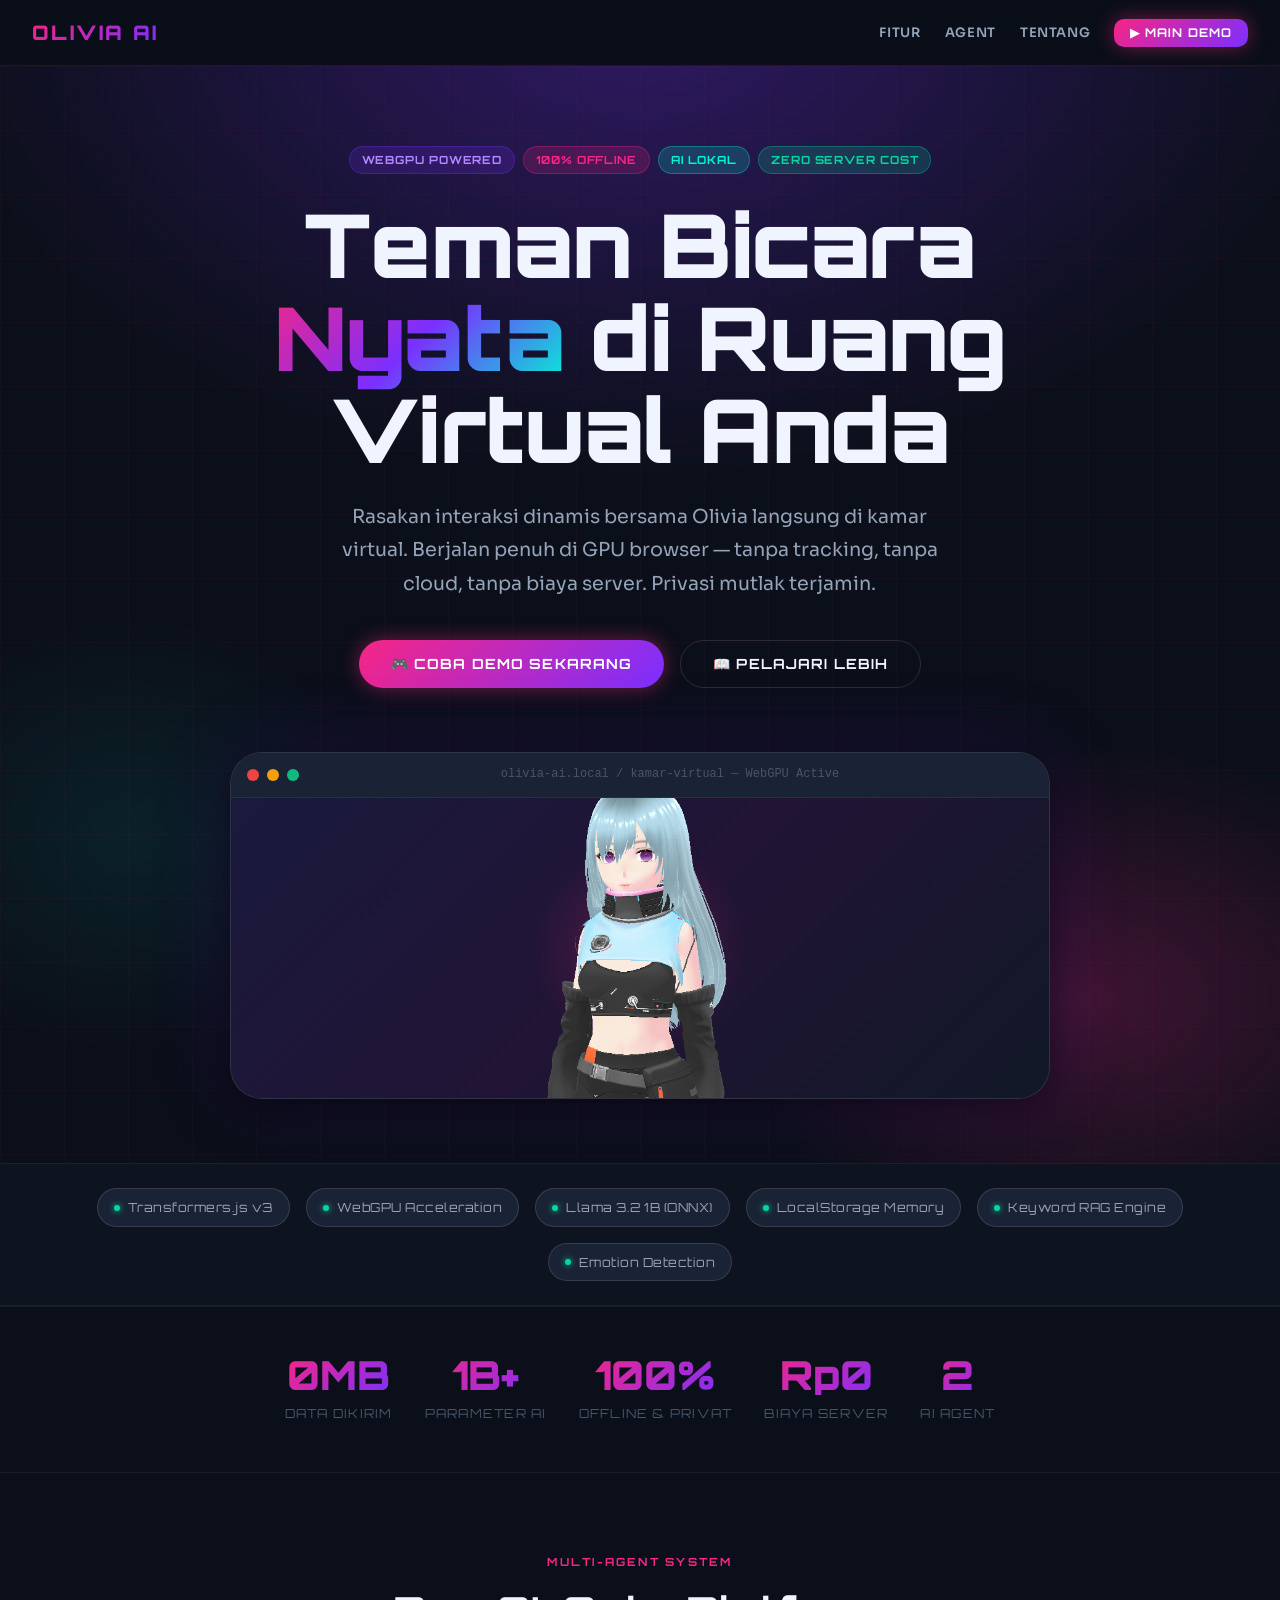
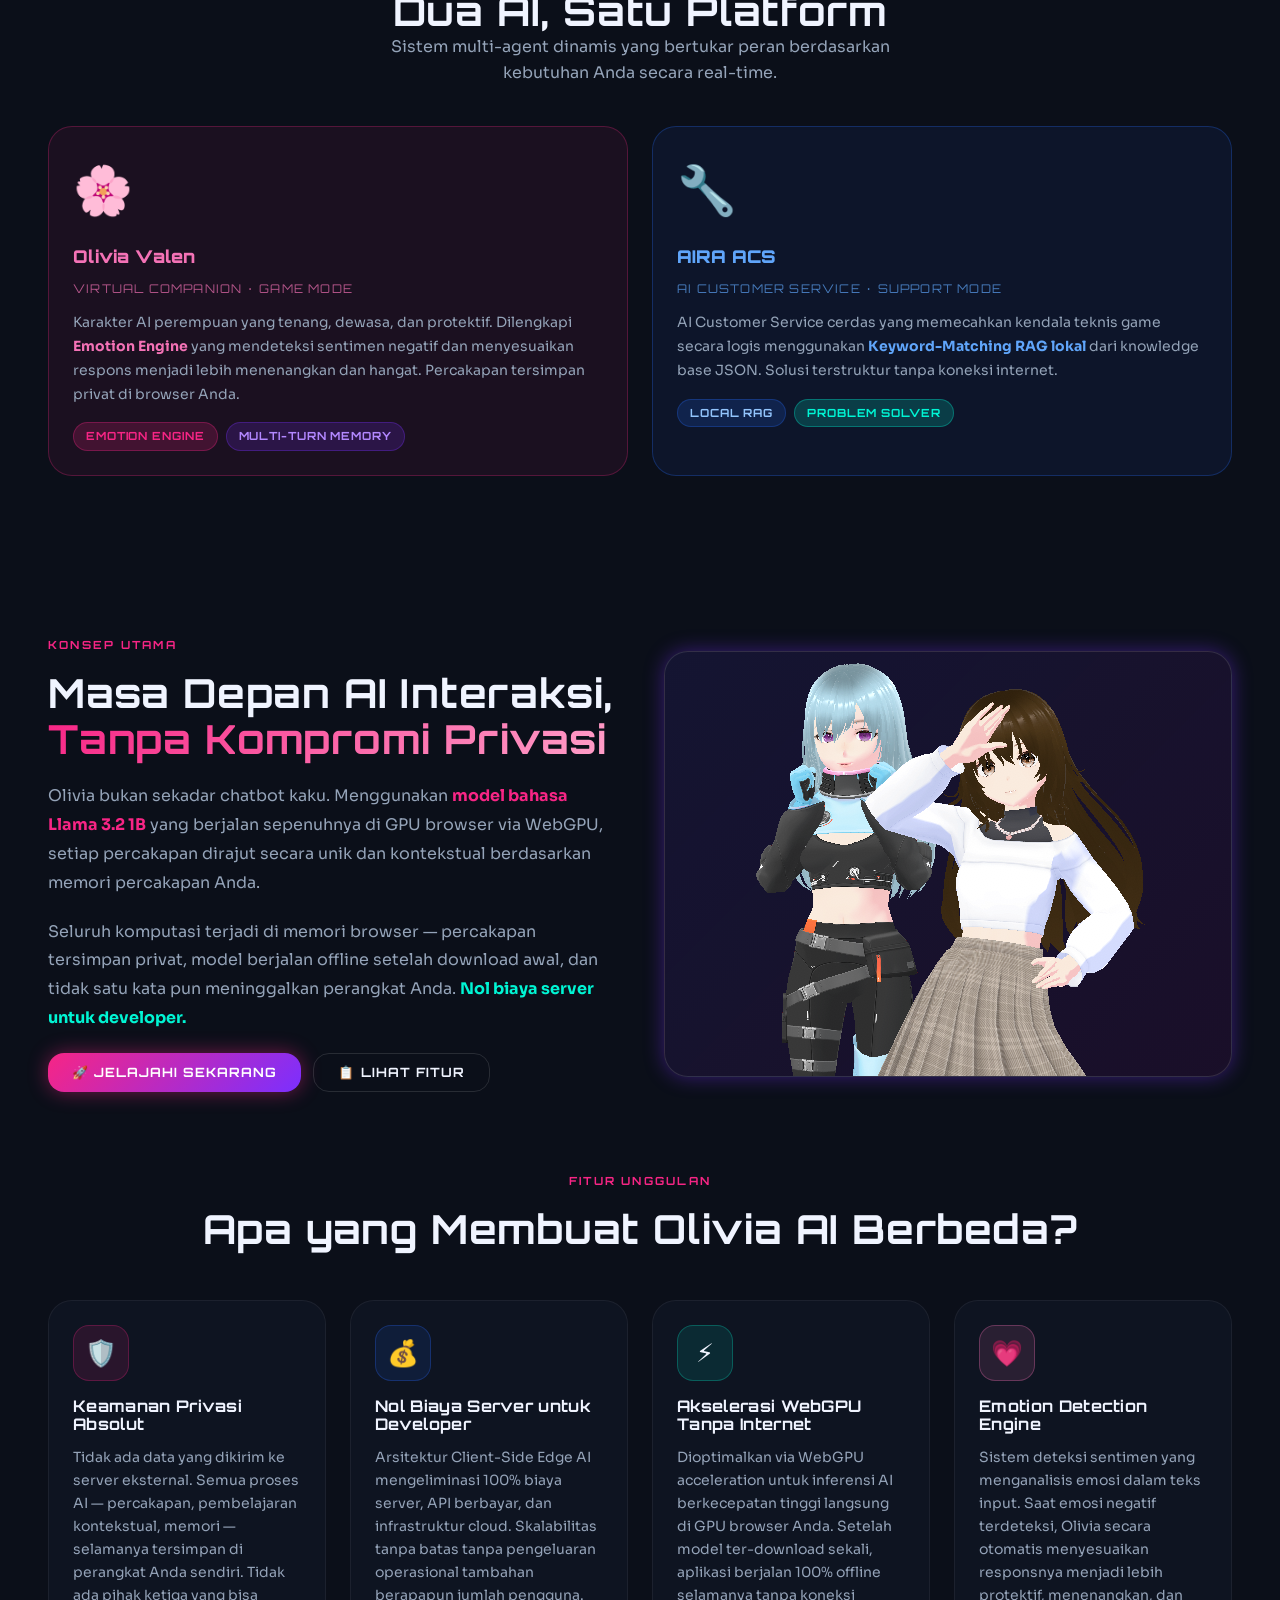
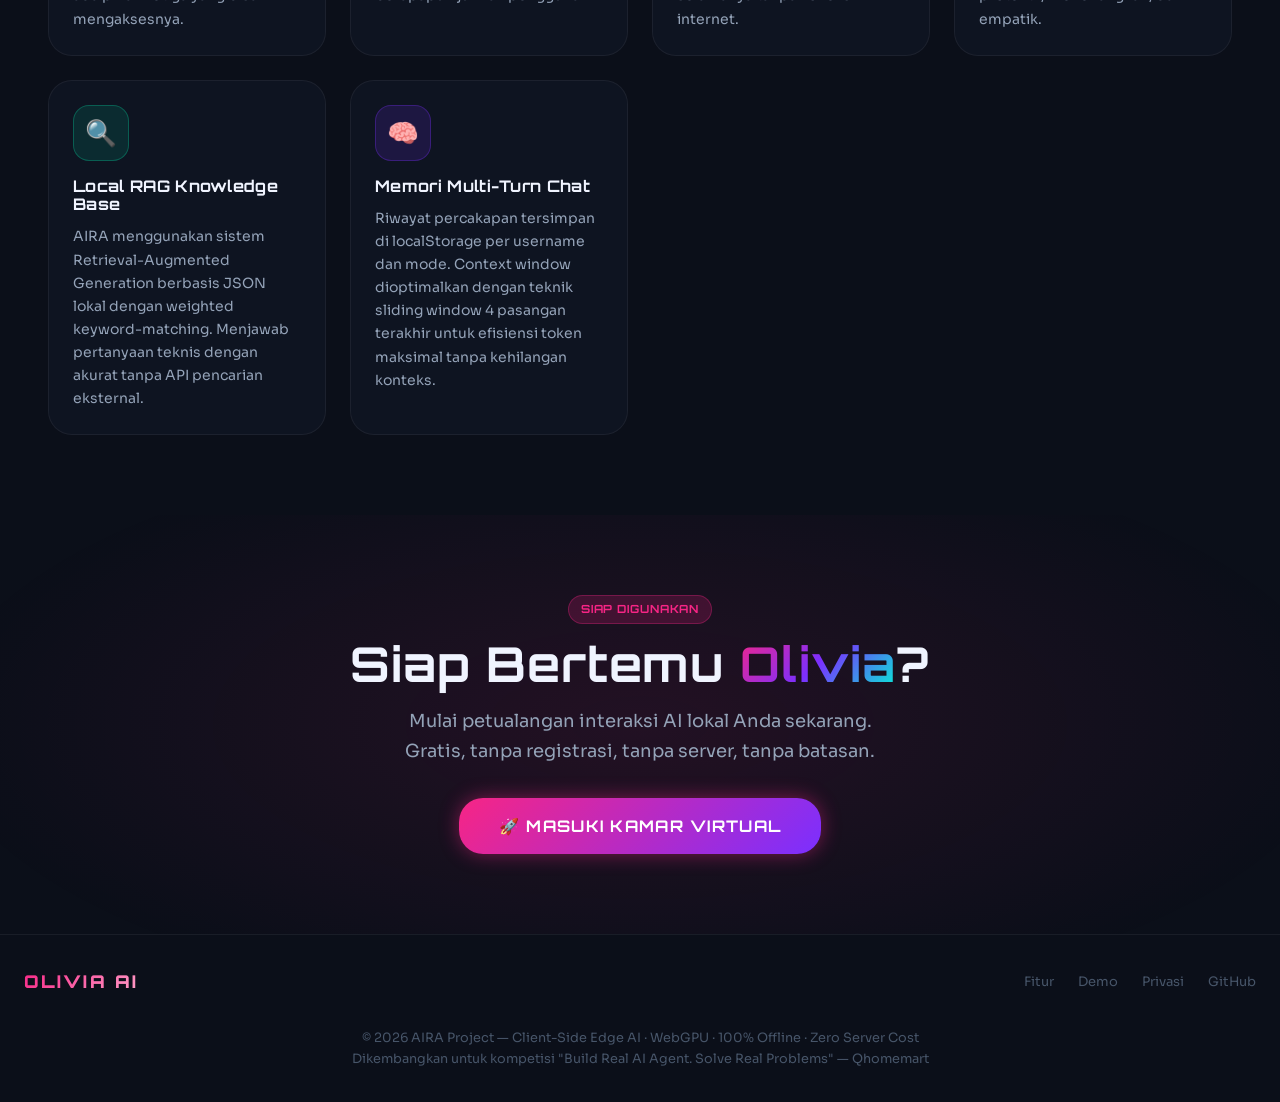
==== Olivia-AI-WEB/index.html @ 94e30c04 "All of Olivia AI Web For models, you can download it from [here](https://drive.google.com/file/d/1uQ" ====
<!DOCTYPE html>
<html lang="id">
<head>
  <meta charset="UTF-8">
  <meta name="viewport" content="width=device-width, initial-scale=1.0">
  <title>OLIVIA AI — Virtual Companion Experience</title>
  <meta name="description" content="Olivia AI: Teman virtual 100% offline berbasis Edge AI lokal. Privat, cepat, tanpa sensor, tanpa cloud.">
  <link rel="stylesheet" href="./css/style.css">
  <style>
    /* ─── HERO ─── */
    .hero {
      position: relative;
      min-height: 100vh;
      display: flex;
      flex-direction: column;
      justify-content: center;
      align-items: center;
      text-align: center;
      padding: var(--sp-20) var(--sp-6) var(--sp-16);
      overflow: hidden;
    }
    .hero::before {
      content: '';
      position: absolute; inset: 0;
      background:
        radial-gradient(ellipse 90% 70% at 50% -5%, rgba(123,47,255,0.32) 0%, transparent 62%),
        radial-gradient(ellipse 55% 45% at 85% 85%, rgba(247,37,133,0.22) 0%, transparent 52%),
        radial-gradient(ellipse 40% 40% at 10% 70%, rgba(0,245,212,0.08) 0%, transparent 50%);
      pointer-events: none;
    }
    .hero::after {
      content: '';
      position: absolute; inset: 0;
      background-image:
        linear-gradient(rgba(247,37,133,0.035) 1px, transparent 1px),
        linear-gradient(90deg, rgba(247,37,133,0.035) 1px, transparent 1px);
      background-size: 64px 64px;
      pointer-events: none;
    }
    .hero-content {
      position: relative;
      z-index: 2;
      max-width: 900px;
      margin: 0 auto;
    }
    .hero-eyebrow {
      display: inline-flex;
      align-items: center;
      gap: var(--sp-2);
      margin-bottom: var(--sp-6);
      flex-wrap: wrap;
      justify-content: center;
      animation: fadeIn 0.6s both;
    }
    .hero-title {
      font-family: var(--font-display);
      font-size: clamp(2.5rem, 8vw, 5.5rem);
      font-weight: 900;
      line-height: 1.05;
      letter-spacing: -0.01em;
      margin-bottom: var(--sp-6);
      animation: slideUp 0.7s 0.1s both;
    }
    .hero-sub {
      font-size: clamp(1rem, 2vw, 1.2rem);
      color: var(--clr-text-secondary);
      max-width: 600px;
      margin: 0 auto var(--sp-10);
      line-height: 1.75;
      animation: slideUp 0.7s 0.2s both;
    }
    .hero-cta {
      display: flex;
      gap: var(--sp-4);
      justify-content: center;
      flex-wrap: wrap;
      animation: slideUp 0.7s 0.3s both;
    }

    /* ─── BROWSER PREVIEW WINDOW ─── */
    .hero-preview {
      position: relative;
      z-index: 2;
      width: 100%;
      max-width: 820px;
      margin: var(--sp-16) auto 0;
      animation: fadeIn 1s 0.5s both;
    }
    .preview-window {
      background: var(--clr-bg-surface);
      border: 1px solid var(--clr-border-medium);
      border-radius: var(--r-2xl);
      overflow: hidden;
      box-shadow: var(--shadow-lg), 0 0 80px rgba(123,47,255,0.18);
    }
    .preview-titlebar {
      display: flex;
      align-items: center;
      gap: var(--sp-2);
      padding: var(--sp-3) var(--sp-4);
      background: var(--clr-bg-raised);
      border-bottom: 1px solid var(--clr-border-subtle);
    }
    .preview-dot { width: 12px; height: 12px; border-radius: 50%; }
    .preview-dot.red    { background: #ef4444; }
    .preview-dot.yellow { background: #f59e0b; }
    .preview-dot.green  { background: #10b981; }
    .preview-address {
      flex: 1;
      text-align: center;
      font-size: 0.75rem;
      color: var(--clr-text-muted);
      font-family: monospace;
    }
    .preview-body {
      height: 300px;
      display: flex;
      align-items: center;
      justify-content: center;
      background: linear-gradient(135deg,
        rgba(30,27,75,0.6),
        rgba(49,16,66,0.5),
        rgba(17,24,39,0.8));
      position: relative;
      overflow: hidden;
    }
    .preview-body::before {
      content: '';
      position: absolute;
      width: 220px; height: 220px;
      border-radius: 50%;
      background: radial-gradient(circle, rgba(247,37,133,0.25), transparent 70%);
      top: 50%; left: 50%;
      transform: translate(-50%, -50%);
      animation: neon-pulse 3s ease-in-out infinite;
    }
    .preview-placeholder {
      position: relative; z-index: 1;
      text-align: center;
    }
    .preview-placeholder .icon {
      font-size: 4.5rem;
      display: block;
      margin-bottom: var(--sp-3);
      animation: float 3s ease-in-out infinite;
    }
    .preview-placeholder p {
      color: var(--clr-text-muted);
      font-size: 0.875rem;
      font-family: var(--font-display);
      letter-spacing: 0.1em;
    }

    /* ─── SECTION LABEL ─── */
    .section-label {
      font-family: var(--font-display);
      font-size: 0.7rem;
      font-weight: 700;
      letter-spacing: 0.2em;
      text-transform: uppercase;
      color: var(--clr-neon-pink);
      margin-bottom: var(--sp-4);
      display: block;
    }

    /* ─── STATS ROW ─── */
    .stats-section {
      padding: var(--sp-12) var(--sp-6);
      border-top: 1px solid var(--clr-border-subtle);
      border-bottom: 1px solid var(--clr-border-subtle);
    }
    .stats-row {
      display: flex;
      gap: var(--sp-8);
      justify-content: center;
      flex-wrap: wrap;
    }
    .stat-item { text-align: center; }
    .stat-value {
      font-family: var(--font-display);
      font-size: 2.5rem;
      font-weight: 900;
      background: linear-gradient(135deg, var(--clr-neon-pink), var(--clr-neon-violet));
      -webkit-background-clip: text;
      -webkit-text-fill-color: transparent;
      background-clip: text;
      line-height: 1;
    }
    .stat-label {
      font-size: 0.78rem;
      color: var(--clr-text-muted);
      margin-top: var(--sp-2);
      font-family: var(--font-display);
      letter-spacing: 0.1em;
      text-transform: uppercase;
    }

    /* ─── FEATURES SECTION ─── */
    .features-section {
      padding: var(--sp-20) var(--sp-6);
      position: relative;
    }
    .feature-card {
      padding: var(--sp-6);
      background: rgba(17,24,39,0.6);
      border: 1px solid var(--clr-border-subtle);
      border-radius: var(--r-xl);
      transition: all var(--ease-normal);
      position: relative;
      overflow: hidden;
    }
    .feature-card::before {
      content: '';
      position: absolute; inset: 0;
      background: linear-gradient(135deg, rgba(247,37,133,0.05), transparent);
      opacity: 0;
      transition: opacity var(--ease-normal);
    }
    .feature-card:hover {
      border-color: var(--clr-border-pink);
      box-shadow: var(--shadow-pink), var(--shadow-md);
      transform: translateY(-6px);
    }
    .feature-card:hover::before { opacity: 1; }
    .feature-card h4 {
      font-size: 1rem;
      margin-bottom: var(--sp-3);
      color: var(--clr-text-primary);
    }
    .feature-card p {
      font-size: 0.875rem;
      line-height: 1.65;
      color: var(--clr-text-secondary);
      margin: 0;
    }

    /* ─── ABOUT 2-COL ─── */
    .about-section { padding: var(--sp-20) var(--sp-6); }
    .about-grid {
      display: grid;
      grid-template-columns: 1fr 1fr;
      gap: var(--sp-12);
      align-items: center;
    }
    .about-visual {
      background: linear-gradient(135deg, rgba(30,27,75,0.5), rgba(49,16,66,0.4));
      border: 1px solid var(--clr-border-medium);
      border-radius: var(--r-xl);
      aspect-ratio: 4/3;
      display: flex;
      align-items: center;
      justify-content: center;
      overflow: hidden;
      position: relative;
      box-shadow: var(--shadow-violet);
    }
    .about-visual-icon {
      font-size: 6rem;
      animation: float 4s ease-in-out infinite;
    }

    /* ─── AGENT CARDS ─── */
    .agent-grid {
      display: grid;
      grid-template-columns: 1fr 1fr;
      gap: var(--sp-6);
      margin-top: var(--sp-10);
    }
    .agent-card {
      padding: var(--sp-6);
      border-radius: var(--r-xl);
      border: 1px solid;
      transition: all var(--ease-normal);
    }
    .agent-card.olivia {
      background: rgba(219,39,119,0.08);
      border-color: rgba(219,39,119,0.3);
    }
    .agent-card.olivia:hover {
      background: rgba(219,39,119,0.14);
      box-shadow: 0 0 32px rgba(219,39,119,0.3);
      transform: translateY(-4px);
    }
    .agent-card.aira {
      background: rgba(37,99,235,0.08);
      border-color: rgba(37,99,235,0.3);
    }
    .agent-card.aira:hover {
      background: rgba(37,99,235,0.14);
      box-shadow: 0 0 32px rgba(37,99,235,0.3);
      transform: translateY(-4px);
    }
    .agent-name {
      font-family: var(--font-display);
      font-size: 1.1rem;
      font-weight: 900;
      margin-bottom: var(--sp-2);
    }
    .agent-card.olivia .agent-name { color: #f472b6; }
    .agent-card.aira   .agent-name { color: #60a5fa; }
    .agent-role {
      font-size: 0.75rem;
      font-family: var(--font-display);
      letter-spacing: 0.1em;
      text-transform: uppercase;
      margin-bottom: var(--sp-3);
    }
    .agent-card.olivia .agent-role { color: rgba(244,114,182,0.7); }
    .agent-card.aira   .agent-role { color: rgba(96,165,250,0.7); }

    /* ─── CTA SECTION ─── */
    .cta-section {
      padding: var(--sp-20) var(--sp-6);
      text-align: center;
      position: relative;
      overflow: hidden;
    }
    .cta-section::before {
      content: '';
      position: absolute; inset: 0;
      background: radial-gradient(ellipse 80% 100% at 50% 50%, rgba(247,37,133,0.1) 0%, transparent 70%);
      pointer-events: none;
    }
    .cta-section > * { position: relative; z-index: 1; }

    /* ─── FOOTER ─── */
    .footer {
      padding: var(--sp-8) var(--sp-6);
      border-top: 1px solid var(--clr-border-subtle);
    }
    .footer-inner {
      max-width: 1280px;
      margin: 0 auto;
      display: flex;
      justify-content: space-between;
      align-items: center;
      flex-wrap: wrap;
      gap: var(--sp-4);
    }
    .footer-brand {
      font-family: var(--font-display);
      font-weight: 900;
      font-size: 1.1rem;
      letter-spacing: 0.12em;
    }
    .footer-links { display: flex; gap: var(--sp-6); }
    .footer-link {
      font-size: 0.8125rem;
      color: var(--clr-text-muted);
      transition: color var(--ease-fast);
    }
    .footer-link:hover { color: var(--clr-neon-pink); }
    .footer-copy {
      font-size: 0.8rem;
      color: var(--clr-text-muted);
      text-align: center;
      width: 100%;
      margin-top: var(--sp-4);
    }

    /* ─── TECH SPECS STRIP ─── */
    .tech-strip {
      display: flex;
      gap: var(--sp-4);
      flex-wrap: wrap;
      align-items: center;
      justify-content: center;
      padding: var(--sp-6);
      border-top: 1px solid var(--clr-border-subtle);
      border-bottom: 1px solid var(--clr-border-subtle);
      background: rgba(17,24,39,0.5);
    }
    .tech-pill {
      display: inline-flex;
      align-items: center;
      gap: var(--sp-2);
      padding: var(--sp-2) var(--sp-4);
      background: var(--clr-bg-raised);
      border: 1px solid var(--clr-border-medium);
      border-radius: var(--r-full);
      font-size: 0.78rem;
      color: var(--clr-text-secondary);
      font-family: var(--font-display);
      letter-spacing: 0.04em;
    }
    .tech-pill .dot {
      width: 6px; height: 6px;
      border-radius: 50%;
      background: var(--clr-neon-green);
      box-shadow: 0 0 6px var(--clr-neon-green);
    }

    @media (max-width: 768px) {
      .about-grid  { grid-template-columns: 1fr; }
      .agent-grid  { grid-template-columns: 1fr; }
      .stats-row   { gap: var(--sp-6); }
    }
  </style>
</head>
<body>

  <!-- ── NAVBAR ── -->
  <nav class="navbar">
    <div class="navbar-brand">OLIVIA AI</div>
    <ul class="navbar-links">
      <li><a href="#fitur"   class="navbar-link">Fitur</a></li>
      <li><a href="#agent"   class="navbar-link">Agent</a></li>
      <li><a href="#tentang" class="navbar-link">Tentang</a></li>
      <li>
        <a href="./game.html" class="btn btn-primary btn-sm glow-pink">
          ▶ Main Demo
        </a>
      </li>
    </ul>
  </nav>

  <!-- ── HERO ── -->
  <section class="hero">
    <div class="hero-content">
      <div class="hero-eyebrow">
        <span class="badge badge-violet">WebGPU Powered</span>
        <span class="badge badge-pink">100% Offline</span>
        <span class="badge badge-cyan">AI Lokal</span>
        <span class="badge badge-green">Zero Server Cost</span>
      </div>

      <h1 class="hero-title">
        Teman Bicara<br>
        <span class="gradient-text">Nyata</span> di Ruang<br>
        Virtual Anda
      </h1>

      <p class="hero-sub">
        Rasakan interaksi dinamis bersama Olivia langsung di kamar virtual.
        Berjalan penuh di GPU browser — tanpa tracking, tanpa cloud, tanpa biaya server.
        Privasi mutlak terjamin.
      </p>

      <div class="hero-cta">
        <a href="./game.html" class="btn btn-primary btn-lg glow-pink">
          🎮 Coba Demo Sekarang
        </a>
        <a href="#tentang" class="btn btn-ghost btn-lg">
          📖 Pelajari Lebih
        </a>
      </div>
    </div>

    <!-- Browser Preview Window -->
    <div class="hero-preview">
      <div class="preview-window">
        <div class="preview-titlebar">
          <span class="preview-dot red"></span>
          <span class="preview-dot yellow"></span>
          <span class="preview-dot green"></span>
          <span class="preview-address">olivia-ai.local / kamar-virtual — WebGPU Active</span>
        </div>
        <div class="preview-body">
          <div class="preview-placeholder">
            <span class="icon"><img src="./assets/olivia-normal.png" alt="🌸" /></span>
            <p>Kamar Virtual Olivia — Edge AI Active</p>
          </div>
        </div>
      </div>
    </div>
  </section>

  <!-- ── TECH STRIP ── -->
  <div class="tech-strip">
    <div class="tech-pill"><span class="dot"></span> Transformers.js v3</div>
    <div class="tech-pill"><span class="dot"></span> WebGPU Acceleration</div>
    <div class="tech-pill"><span class="dot"></span> Llama 3.2 1B (ONNX)</div>
    <div class="tech-pill"><span class="dot"></span> LocalStorage Memory</div>
    <div class="tech-pill"><span class="dot"></span> Keyword RAG Engine</div>
    <div class="tech-pill"><span class="dot"></span> Emotion Detection</div>
  </div>

  <!-- ── STATS ── -->
  <section class="stats-section">
    <div class="stats-row">
      <div class="stat-item fade-in">
        <div class="stat-value">0MB</div>
        <div class="stat-label">Data Dikirim</div>
      </div>
      <div class="stat-item fade-in delay-100">
        <div class="stat-value">1B+</div>
        <div class="stat-label">Parameter AI</div>
      </div>
      <div class="stat-item fade-in delay-200">
        <div class="stat-value">100%</div>
        <div class="stat-label">Offline & Privat</div>
      </div>
      <div class="stat-item fade-in delay-300">
        <div class="stat-value">Rp0</div>
        <div class="stat-label">Biaya Server</div>
      </div>
      <div class="stat-item fade-in delay-400">
        <div class="stat-value">2</div>
        <div class="stat-label">AI Agent</div>
      </div>
    </div>
  </section>

  <!-- ── AGENT SECTION ── -->
  <section id="agent" class="features-section">
    <div class="container">
      <div style="text-align: center; margin-bottom: var(--sp-4);">
        <span class="section-label">Multi-Agent System</span>
        <h2>Dua AI, Satu Platform</h2>
        <p style="max-width: 520px; margin: 0 auto;">
          Sistem multi-agent dinamis yang bertukar peran berdasarkan kebutuhan Anda secara real-time.
        </p>
      </div>

      <div class="agent-grid">
        <!-- Olivia -->
        <div class="agent-card olivia fade-in">
          <div style="font-size: 3rem; margin-bottom: var(--sp-3);">🌸</div>
          <div class="agent-name">Olivia Valen</div>
          <div class="agent-role">Virtual Companion · Game Mode</div>
          <p style="font-size: 0.875rem; line-height: 1.7; color: var(--clr-text-secondary); margin: 0;">
            Karakter AI perempuan yang tenang, dewasa, dan protektif. Dilengkapi <strong style="color: #f472b6;">Emotion Engine</strong>
            yang mendeteksi sentimen negatif dan menyesuaikan respons menjadi lebih menenangkan dan hangat.
            Percakapan tersimpan privat di browser Anda.
          </p>
          <div style="margin-top: var(--sp-4); display: flex; gap: var(--sp-2); flex-wrap: wrap;">
            <span class="badge badge-pink">Emotion Engine</span>
            <span class="badge badge-violet">Multi-turn Memory</span>
          </div>
        </div>

        <!-- AIRA -->
        <div class="agent-card aira fade-in delay-100">
          <div style="font-size: 3rem; margin-bottom: var(--sp-3);">🔧</div>
          <div class="agent-name">AIRA ACS</div>
          <div class="agent-role">AI Customer Service · Support Mode</div>
          <p style="font-size: 0.875rem; line-height: 1.7; color: var(--clr-text-secondary); margin: 0;">
            AI Customer Service cerdas yang memecahkan kendala teknis game secara logis menggunakan
            <strong style="color: #60a5fa;">Keyword-Matching RAG lokal</strong> dari knowledge base JSON.
            Solusi terstruktur tanpa koneksi internet.
          </p>
          <div style="margin-top: var(--sp-4); display: flex; gap: var(--sp-2); flex-wrap: wrap;">
            <span class="badge badge-blue">Local RAG</span>
            <span class="badge badge-cyan">Problem Solver</span>
          </div>
        </div>
      </div>
    </div>
  </section>

  <!-- ── ABOUT ── -->
  <section id="tentang" class="about-section">
    <div class="container">
      <div class="about-grid">
        <div class="fade-in-left">
          <span class="section-label">Konsep Utama</span>
          <h2 style="margin-bottom: var(--sp-5);">
            Masa Depan AI Interaksi,<br>
            <span class="gradient-text-pink">Tanpa Kompromi Privasi</span>
          </h2>
          <p style="font-size: 1rem; line-height: 1.8; margin-bottom: var(--sp-5);">
            Olivia bukan sekadar chatbot kaku. Menggunakan
            <strong style="color: var(--clr-neon-pink);">model bahasa Llama 3.2 1B</strong>
            yang berjalan sepenuhnya di GPU browser via WebGPU, setiap percakapan dirajut secara
            unik dan kontekstual berdasarkan memori percakapan Anda.
          </p>
          <p style="line-height: 1.8; margin-bottom: var(--sp-5);">
            Seluruh komputasi terjadi di memori browser — percakapan tersimpan privat, model berjalan
            offline setelah download awal, dan tidak satu kata pun meninggalkan perangkat Anda.
            <strong style="color: var(--clr-neon-cyan);">Nol biaya server untuk developer.</strong>
          </p>
          <div style="display: flex; gap: var(--sp-3); flex-wrap: wrap;">
            <a href="./game.html" class="btn btn-primary glow-pink">🚀 Jelajahi Sekarang</a>
            <a href="#fitur"      class="btn btn-ghost">📋 Lihat Fitur</a>
          </div>
        </div>

        <div class="about-visual fade-in-right">
          <div class="about-visual-icon"><img src="./assets/colab.png" alt="✨" /></div>
        </div>
      </div>
    </div>
  </section>

  <!-- ── FEATURES GRID ── -->
  <section id="fitur" class="features-section" style="padding-top: 0;">
    <div class="container">
      <div style="text-align: center; margin-bottom: var(--sp-12);">
        <span class="section-label">Fitur Unggulan</span>
        <h2>Apa yang Membuat Olivia AI Berbeda?</h2>
      </div>

      <div class="grid-3">
        <!-- Card 1: Privacy -->
        <div class="feature-card fade-in">
          <div class="feature-icon-wrap">🛡️</div>
          <h4>Keamanan Privasi Absolut</h4>
          <p>
            Tidak ada data yang dikirim ke server eksternal. Semua proses AI — percakapan,
            pembelajaran kontekstual, memori — selamanya tersimpan di perangkat Anda sendiri.
            Tidak ada pihak ketiga yang bisa mengaksesnya.
          </p>
        </div>

        <!-- Card 2: Zero Server Cost -->
        <div class="feature-card fade-in delay-100">
          <div class="feature-icon-wrap" style="background: rgba(37,99,235,0.12); border-color: rgba(37,99,235,0.3);">💰</div>
          <h4>Nol Biaya Server untuk Developer</h4>
          <p>
            Arsitektur Client-Side Edge AI mengeliminasi 100% biaya server, API berbayar, dan
            infrastruktur cloud. Skalabilitas tanpa batas tanpa pengeluaran operasional tambahan
            berapapun jumlah pengguna.
          </p>
        </div>

        <!-- Card 3: WebGPU -->
        <div class="feature-card fade-in delay-200">
          <div class="feature-icon-wrap" style="background: rgba(0,245,212,0.1); border-color: rgba(0,245,212,0.25);">⚡</div>
          <h4>Akselerasi WebGPU Tanpa Internet</h4>
          <p>
            Dioptimalkan via WebGPU acceleration untuk inferensi AI berkecepatan tinggi langsung
            di GPU browser Anda. Setelah model ter-download sekali, aplikasi berjalan 100% offline
            selamanya tanpa koneksi internet.
          </p>
        </div>

        <!-- Card 4: Emotion Engine -->
        <div class="feature-card fade-in delay-300">
          <div class="feature-icon-wrap" style="background: rgba(244,114,182,0.12); border-color: rgba(244,114,182,0.3);">💗</div>
          <h4>Emotion Detection Engine</h4>
          <p>
            Sistem deteksi sentimen yang menganalisis emosi dalam teks input. Saat emosi negatif
            terdeteksi, Olivia secara otomatis menyesuaikan responsnya menjadi lebih protektif,
            menenangkan, dan empatik.
          </p>
        </div>

        <!-- Card 5: RAG -->
        <div class="feature-card fade-in delay-400">
          <div class="feature-icon-wrap" style="background: rgba(6,214,160,0.12); border-color: rgba(6,214,160,0.3);">🔍</div>
          <h4>Local RAG Knowledge Base</h4>
          <p>
            AIRA menggunakan sistem Retrieval-Augmented Generation berbasis JSON lokal dengan
            weighted keyword-matching. Menjawab pertanyaan teknis dengan akurat tanpa API
            pencarian eksternal.
          </p>
        </div>

        <!-- Card 6: Multi-turn Memory -->
        <div class="feature-card fade-in delay-500">
          <div class="feature-icon-wrap" style="background: rgba(123,47,255,0.15); border-color: rgba(123,47,255,0.3);">🧠</div>
          <h4>Memori Multi-Turn Chat</h4>
          <p>
            Riwayat percakapan tersimpan di localStorage per username dan mode. Context window
            dioptimalkan dengan teknik sliding window 4 pasangan terakhir untuk efisiensi token
            maksimal tanpa kehilangan konteks.
          </p>
        </div>
      </div>
    </div>
  </section>

  <!-- ── CTA ── -->
  <section class="cta-section">
    <div style="margin-bottom: var(--sp-3);">
      <span class="badge badge-pink">Siap Digunakan</span>
    </div>
    <h2 style="margin-bottom: var(--sp-4); font-size: clamp(1.75rem, 5vw, 3rem);">
      Siap Bertemu <span class="gradient-text">Olivia</span>?
    </h2>
    <p style="color: var(--clr-text-secondary); font-size: 1.125rem; max-width: 500px; margin: 0 auto var(--sp-8);">
      Mulai petualangan interaksi AI lokal Anda sekarang. Gratis, tanpa registrasi,
      tanpa server, tanpa batasan.
    </p>
    <div style="display: flex; gap: var(--sp-4); justify-content: center; flex-wrap: wrap;">
      <a href="./game.html" class="btn btn-primary btn-xl glow-pink">
        🚀 Masuki Kamar Virtual
      </a>
    </div>
  </section>

  <!-- ── FOOTER ── -->
  <footer class="footer">
    <div class="footer-inner">
      <div class="footer-brand gradient-text-pink">OLIVIA AI</div>

      <div class="footer-links">
        <a href="#fitur"                                                                    class="footer-link">Fitur</a>
        <a href="./game.html"                                                               class="footer-link">Demo</a>
        <a href="./private.html"                                                            class="footer-link">Privasi</a>
        <a href="https://github.com/Raenith/Olivia-AI-Offline" target="_blank"              class="footer-link">GitHub</a>
      </div>

      <p class="footer-copy">
        &copy; 2026 AIRA Project — Client-Side Edge AI · WebGPU · 100% Offline · Zero Server Cost
        <br>Dikembangkan untuk kompetisi "Build Real AI Agent. Solve Real Problems" — Qhomemart
      </p>
    </div>
  </footer>

  <script>
    // Smooth scroll for anchor links
    document.querySelectorAll('a[href^="#"]').forEach(link => {
      link.addEventListener('click', e => {
        const target = document.querySelector(link.getAttribute('href'));
        if (target) {
          e.preventDefault();
          target.scrollIntoView({ behavior: 'smooth' });
        }
      });
    });

    // IntersectionObserver for scroll-triggered animations
    const observer = new IntersectionObserver(
      entries => entries.forEach(entry => {
        if (entry.isIntersecting) {
          entry.target.style.animationPlayState = 'running';
          observer.unobserve(entry.target);
        }
      }),
      { threshold: 0.12 }
    );

    document.querySelectorAll(
      '.fade-in, .fade-in-left, .fade-in-right, .slide-up'
    ).forEach(el => {
      el.style.animationPlayState = 'paused';
      observer.observe(el);
    });
  </script>
</body>
</html>
---- Olivia-AI-WEB/css/style.css ----
/* ================================================================
   OLIVIA AI — DESIGN SYSTEM v3.0
   Aesthetic: Cyberpunk / Neo-Gothic Gaming
   Font: Orbitron (display) + Sora (body)
   Theme: Neon Pink · Deep Violet · Dark Slate · Cyber Cyan
   Build: Production-Ready | Lomba Qhomemart 2025
   ================================================================ */

@import url('https://fonts.googleapis.com/css2?family=Orbitron:wght@400;600;700;900&family=Sora:wght@300;400;500;600;700&display=swap');

/* ================================================================
   CSS CUSTOM PROPERTIES — MASTER THEME
   ================================================================ */
:root {
  /* ── Core Background Palette ── */
  --clr-bg-base:       #0b0f19;
  --clr-bg-surface:    #111827;
  --clr-bg-raised:     #1a2235;
  --clr-bg-overlay:    #1f2d44;

  /* ── Neon Accents (Primary Brand Colors) ── */
  --clr-neon-pink:     #f72585;
  --clr-neon-pink-dim: #c01e6a;
  --clr-neon-violet:   #7b2fff;
  --clr-neon-cyan:     #00f5d4;
  --clr-neon-blue:     #2563eb;
  --clr-neon-green:    #06d6a0;
  --clr-deep-violet:   #311042;

  /* ── Semantic Color Roles ── */
  --clr-primary:         var(--clr-neon-pink);
  --clr-primary-hover:   var(--clr-neon-pink-dim);
  --clr-accent:          var(--clr-neon-violet);
  --clr-support:         var(--clr-neon-blue);
  --clr-success:         var(--clr-neon-green);
  --clr-warning:         #f4a261;
  --clr-danger:          #ef233c;

  /* ── Text Hierarchy ── */
  --clr-text-primary:    #f0f4ff;
  --clr-text-secondary:  #94a3b8;
  --clr-text-muted:      #475569;
  --clr-text-pink:       var(--clr-neon-pink);
  --clr-text-violet:     #b388ff;
  --clr-text-cyan:       var(--clr-neon-cyan);

  /* ── Border System ── */
  --clr-border-subtle:   rgba(255,255,255,0.06);
  --clr-border-medium:   rgba(255,255,255,0.12);
  --clr-border-pink:     rgba(247,37,133,0.35);
  --clr-border-violet:   rgba(123,47,255,0.35);
  --clr-border-cyan:     rgba(0,245,212,0.3);
  --clr-border-blue:     rgba(37,99,235,0.4);

  /* ── Typography ── */
  --font-display: 'Orbitron', 'Courier New', monospace;
  --font-body:    'Sora', 'Segoe UI', system-ui, sans-serif;
  --font-mono:    'Courier New', 'Consolas', monospace;

  /* ── Spacing Scale (8px base) ── */
  --sp-1:  0.25rem;
  --sp-2:  0.5rem;
  --sp-3:  0.75rem;
  --sp-4:  1rem;
  --sp-5:  1.25rem;
  --sp-6:  1.5rem;
  --sp-8:  2rem;
  --sp-10: 2.5rem;
  --sp-12: 3rem;
  --sp-16: 4rem;
  --sp-20: 5rem;
  --sp-24: 6rem;

  /* ── Border Radius Scale ── */
  --r-sm:   6px;
  --r-md:   10px;
  --r-lg:   16px;
  --r-xl:   24px;
  --r-2xl:  32px;
  --r-full: 9999px;

  /* ── Shadow Tokens ── */
  --shadow-xs:     0 1px 4px rgba(0,0,0,0.3);
  --shadow-sm:     0 2px 8px rgba(0,0,0,0.4);
  --shadow-md:     0 4px 20px rgba(0,0,0,0.5);
  --shadow-lg:     0 8px 40px rgba(0,0,0,0.6);
  --shadow-xl:     0 16px 64px rgba(0,0,0,0.7);
  --shadow-pink:   0 0 20px rgba(247,37,133,0.45);
  --shadow-violet: 0 0 20px rgba(123,47,255,0.4);
  --shadow-cyan:   0 0 20px rgba(0,245,212,0.35);
  --shadow-blue:   0 0 20px rgba(37,99,235,0.4);

  /* ── Transition Easing ── */
  --ease-fast:    150ms cubic-bezier(0.4, 0, 0.2, 1);
  --ease-normal:  280ms cubic-bezier(0.4, 0, 0.2, 1);
  --ease-slow:    500ms cubic-bezier(0.4, 0, 0.2, 1);
  --ease-bounce:  400ms cubic-bezier(0.34, 1.56, 0.64, 1);
  --ease-elastic: 600ms cubic-bezier(0.68, -0.55, 0.265, 1.55);

  /* ── Glassmorphism Presets ── */
  --glass-bg:       rgba(17,24,39,0.65);
  --glass-border:   rgba(255,255,255,0.08);
  --glass-blur:     blur(16px) saturate(160%);
  --glass-blur-sm:  blur(8px) saturate(140%);
  --glass-blur-lg:  blur(24px) saturate(180%);
}

/* ================================================================
   RESET & DOCUMENT BASE
   ================================================================ */
*, *::before, *::after {
  box-sizing: border-box;
  margin: 0;
  padding: 0;
}

html {
  scroll-behavior: smooth;
  -webkit-text-size-adjust: 100%;
  tab-size: 2;
}

body {
  background-color: var(--clr-bg-base);
  color: var(--clr-text-primary);
  font-family: var(--font-body);
  font-size: 1rem;
  line-height: 1.65;
  min-height: 100vh;
  -webkit-font-smoothing: antialiased;
  -moz-osx-font-smoothing: grayscale;
  overflow-x: hidden;
}

img, video, svg {
  max-width: 100%;
  display: block;
}

button, input, select, textarea {
  font-family: inherit;
  font-size: inherit;
  color: inherit;
}

ul, ol { list-style: none; }

a {
  color: var(--clr-primary);
  text-decoration: none;
  transition: color var(--ease-fast);
}
a:hover { color: var(--clr-neon-violet); }

/* ================================================================
   CUSTOM SCROLLBAR
   ================================================================ */
::-webkit-scrollbar           { width: 5px; height: 5px; }
::-webkit-scrollbar-track     { background: var(--clr-bg-base); }
::-webkit-scrollbar-thumb     { background: var(--clr-bg-overlay); border-radius: var(--r-full); }
::-webkit-scrollbar-thumb:hover{ background: var(--clr-neon-pink); }
* { scrollbar-width: thin; scrollbar-color: var(--clr-bg-overlay) var(--clr-bg-base); }

/* ================================================================
   TYPOGRAPHY
   ================================================================ */
h1, h2, h3, h4, h5, h6 {
  font-family: var(--font-display);
  font-weight: 700;
  line-height: 1.15;
  letter-spacing: 0.02em;
  color: var(--clr-text-primary);
}

h1 { font-size: clamp(2rem, 6vw, 4rem); }
h2 { font-size: clamp(1.5rem, 4vw, 2.5rem); }
h3 { font-size: clamp(1.2rem, 3vw, 1.75rem); }
h4 { font-size: 1.125rem; }
h5 { font-size: 1rem; }
h6 { font-size: 0.875rem; }

p { color: var(--clr-text-secondary); margin-bottom: var(--sp-4); }
p:last-child { margin-bottom: 0; }

strong { font-weight: 700; color: var(--clr-text-primary); }
em     { font-style: italic; }
code   { font-family: var(--font-mono); font-size: 0.875em; background: var(--clr-bg-raised); padding: 0.1em 0.4em; border-radius: var(--r-sm); }

/* Text Size Utilities */
.text-2xs  { font-size: 0.65rem; }
.text-xs   { font-size: 0.75rem; }
.text-sm   { font-size: 0.875rem; }
.text-base { font-size: 1rem; }
.text-lg   { font-size: 1.125rem; }
.text-xl   { font-size: 1.25rem; }
.text-2xl  { font-size: 1.5rem; }
.text-3xl  { font-size: 1.875rem; }
.text-4xl  { font-size: 2.25rem; }
.text-5xl  { font-size: 3rem; }

/* Font Weight Utilities */
.font-thin     { font-weight: 300; }
.font-normal   { font-weight: 400; }
.font-medium   { font-weight: 500; }
.font-semibold { font-weight: 600; }
.font-bold     { font-weight: 700; }
.font-black    { font-weight: 900; }

/* Font Family Utilities */
.font-display { font-family: var(--font-display); }
.font-body    { font-family: var(--font-body); }
.font-mono    { font-family: var(--font-mono); }

/* Color Text Utilities */
.text-primary   { color: var(--clr-text-primary)   !important; }
.text-secondary { color: var(--clr-text-secondary)  !important; }
.text-muted     { color: var(--clr-text-muted)      !important; }
.text-pink      { color: var(--clr-neon-pink)       !important; }
.text-violet    { color: var(--clr-text-violet)     !important; }
.text-cyan      { color: var(--clr-neon-cyan)       !important; }
.text-green     { color: var(--clr-neon-green)      !important; }
.text-blue      { color: var(--clr-neon-blue)       !important; }
.text-warning   { color: var(--clr-warning)         !important; }
.text-danger    { color: var(--clr-danger)          !important; }

/* Text Align */
.text-center  { text-align: center; }
.text-left    { text-align: left; }
.text-right   { text-align: right; }
.text-justify { text-align: justify; }

/* Text Transform */
.uppercase { text-transform: uppercase; }
.lowercase { text-transform: lowercase; }
.capitalize{ text-transform: capitalize; }

/* Letter Spacing */
.tracking-tight   { letter-spacing: -0.025em; }
.tracking-normal  { letter-spacing: 0; }
.tracking-wide    { letter-spacing: 0.05em; }
.tracking-wider   { letter-spacing: 0.1em; }
.tracking-widest  { letter-spacing: 0.2em; }

/* Line Height */
.leading-none   { line-height: 1; }
.leading-tight  { line-height: 1.25; }
.leading-snug   { line-height: 1.375; }
.leading-normal { line-height: 1.65; }
.leading-relaxed{ line-height: 1.8; }

/* Overflow */
.truncate     { overflow: hidden; text-overflow: ellipsis; white-space: nowrap; }
.break-word   { word-break: break-word; overflow-wrap: break-word; }
.whitespace-no-wrap { white-space: nowrap; }

/* Gradient Text */
.gradient-text {
  background: linear-gradient(135deg, var(--clr-neon-pink) 0%, var(--clr-neon-violet) 50%, var(--clr-neon-cyan) 100%);
  -webkit-background-clip: text;
  -webkit-text-fill-color: transparent;
  background-clip: text;
}

.gradient-text-pink {
  background: linear-gradient(135deg, #f72585 0%, #ff9fc8 100%);
  -webkit-background-clip: text;
  -webkit-text-fill-color: transparent;
  background-clip: text;
}

.gradient-text-violet {
  background: linear-gradient(135deg, #7b2fff 0%, #b388ff 100%);
  -webkit-background-clip: text;
  -webkit-text-fill-color: transparent;
  background-clip: text;
}

.gradient-text-cyan {
  background: linear-gradient(135deg, #00f5d4 0%, #4cc9f0 100%);
  -webkit-background-clip: text;
  -webkit-text-fill-color: transparent;
  background-clip: text;
}

/* ================================================================
   LAYOUT UTILITIES
   ================================================================ */

/* Containers */
.container    { width: 100%; max-width: 1280px; margin: 0 auto; padding: 0 var(--sp-6); }
.container-xs { max-width: 480px;  margin: 0 auto; padding: 0 var(--sp-6); }
.container-sm { max-width: 720px;  margin: 0 auto; padding: 0 var(--sp-6); }
.container-md { max-width: 960px;  margin: 0 auto; padding: 0 var(--sp-6); }
.container-lg { max-width: 1280px; margin: 0 auto; padding: 0 var(--sp-6); }

/* Sections */
.section    { padding: var(--sp-16) var(--sp-6); }
.section-sm { padding: var(--sp-10) var(--sp-6); }
.section-lg { padding: var(--sp-24) var(--sp-6); }

/* Display */
.block        { display: block; }
.inline       { display: inline; }
.inline-block { display: inline-block; }
.inline-flex  { display: inline-flex; }
.grid-display { display: grid; }
.hidden       { display: none !important; }
.visible      { display: block !important; }
.invisible    { visibility: hidden; }

/* Flexbox */
.flex         { display: flex; }
.flex-col     { display: flex; flex-direction: column; }
.flex-row     { display: flex; flex-direction: row; }
.flex-center  { display: flex; align-items: center; justify-content: center; }
.flex-between { display: flex; align-items: center; justify-content: space-between; }
.flex-start   { display: flex; align-items: flex-start; }
.flex-end     { display: flex; align-items: flex-end; justify-content: flex-end; }
.flex-wrap    { flex-wrap: wrap; }
.flex-nowrap  { flex-wrap: nowrap; }
.flex-1       { flex: 1; }
.flex-shrink-0{ flex-shrink: 0; }
.flex-grow-0  { flex-grow: 0; }

.items-start   { align-items: flex-start; }
.items-center  { align-items: center; }
.items-end     { align-items: flex-end; }
.items-stretch { align-items: stretch; }

.justify-start   { justify-content: flex-start; }
.justify-center  { justify-content: center; }
.justify-end     { justify-content: flex-end; }
.justify-between { justify-content: space-between; }
.justify-around  { justify-content: space-around; }
.justify-evenly  { justify-content: space-evenly; }

/* Grid */
.grid   { display: grid; }
.grid-2 { display: grid; grid-template-columns: repeat(auto-fit, minmax(280px, 1fr)); gap: var(--sp-6); }
.grid-3 { display: grid; grid-template-columns: repeat(auto-fit, minmax(240px, 1fr)); gap: var(--sp-6); }
.grid-4 { display: grid; grid-template-columns: repeat(auto-fit, minmax(200px, 1fr)); gap: var(--sp-6); }

/* Gap */
.gap-1  { gap: var(--sp-1); }
.gap-2  { gap: var(--sp-2); }
.gap-3  { gap: var(--sp-3); }
.gap-4  { gap: var(--sp-4); }
.gap-5  { gap: var(--sp-5); }
.gap-6  { gap: var(--sp-6); }
.gap-8  { gap: var(--sp-8); }
.gap-10 { gap: var(--sp-10); }
.gap-12 { gap: var(--sp-12); }

/* Margin */
.m-auto   { margin: auto; }
.mx-auto  { margin-left: auto; margin-right: auto; }
.ml-auto  { margin-left: auto; }
.mr-auto  { margin-right: auto; }
.mt-auto  { margin-top: auto; }
.mb-auto  { margin-bottom: auto; }
.mt-2     { margin-top: var(--sp-2); }
.mt-3     { margin-top: var(--sp-3); }
.mt-4     { margin-top: var(--sp-4); }
.mt-6     { margin-top: var(--sp-6); }
.mt-8     { margin-top: var(--sp-8); }
.mt-10    { margin-top: var(--sp-10); }
.mt-12    { margin-top: var(--sp-12); }
.mb-2     { margin-bottom: var(--sp-2); }
.mb-3     { margin-bottom: var(--sp-3); }
.mb-4     { margin-bottom: var(--sp-4); }
.mb-6     { margin-bottom: var(--sp-6); }
.mb-8     { margin-bottom: var(--sp-8); }
.mb-10    { margin-bottom: var(--sp-10); }
.mb-12    { margin-bottom: var(--sp-12); }
.ml-2     { margin-left: var(--sp-2); }
.ml-4     { margin-left: var(--sp-4); }
.mr-2     { margin-right: var(--sp-2); }
.mr-4     { margin-right: var(--sp-4); }

/* Padding */
.p-2    { padding: var(--sp-2); }
.p-3    { padding: var(--sp-3); }
.p-4    { padding: var(--sp-4); }
.p-5    { padding: var(--sp-5); }
.p-6    { padding: var(--sp-6); }
.p-8    { padding: var(--sp-8); }
.p-10   { padding: var(--sp-10); }
.px-2   { padding-left: var(--sp-2); padding-right: var(--sp-2); }
.px-3   { padding-left: var(--sp-3); padding-right: var(--sp-3); }
.px-4   { padding-left: var(--sp-4); padding-right: var(--sp-4); }
.px-6   { padding-left: var(--sp-6); padding-right: var(--sp-6); }
.px-8   { padding-left: var(--sp-8); padding-right: var(--sp-8); }
.py-2   { padding-top: var(--sp-2); padding-bottom: var(--sp-2); }
.py-3   { padding-top: var(--sp-3); padding-bottom: var(--sp-3); }
.py-4   { padding-top: var(--sp-4); padding-bottom: var(--sp-4); }
.py-6   { padding-top: var(--sp-6); padding-bottom: var(--sp-6); }
.py-8   { padding-top: var(--sp-8); padding-bottom: var(--sp-8); }
.pt-4   { padding-top: var(--sp-4); }
.pb-4   { padding-bottom: var(--sp-4); }
.pl-4   { padding-left: var(--sp-4); }
.pr-4   { padding-right: var(--sp-4); }

/* Sizing */
.w-full       { width: 100%; }
.w-auto       { width: auto; }
.h-full       { height: 100%; }
.h-auto       { height: auto; }
.h-screen     { height: 100vh; }
.min-h-screen { min-height: 100vh; }
.max-w-full   { max-width: 100%; }

/* Position */
.relative { position: relative; }
.absolute { position: absolute; }
.fixed    { position: fixed; }
.sticky   { position: sticky; }
.top-0    { top: 0; }
.left-0   { left: 0; }
.right-0  { right: 0; }
.bottom-0 { bottom: 0; }
.inset-0  { inset: 0; }

/* Z-index */
.z-0   { z-index: 0; }
.z-10  { z-index: 10; }
.z-20  { z-index: 20; }
.z-30  { z-index: 30; }
.z-50  { z-index: 50; }
.z-100 { z-index: 100; }

/* Overflow */
.overflow-hidden  { overflow: hidden; }
.overflow-auto    { overflow: auto; }
.overflow-x-auto  { overflow-x: auto; }
.overflow-y-auto  { overflow-y: auto; }
.overflow-scroll  { overflow: scroll; }

/* Pointer */
.cursor-pointer { cursor: pointer; }
.cursor-not-allowed { cursor: not-allowed; }
.select-none { user-select: none; }
.pointer-none { pointer-events: none; }

/* Borders */
.rounded      { border-radius: var(--r-md); }
.rounded-lg   { border-radius: var(--r-lg); }
.rounded-xl   { border-radius: var(--r-xl); }
.rounded-2xl  { border-radius: var(--r-2xl); }
.rounded-full { border-radius: var(--r-full); }

/* Divider */
.divider {
  border: none;
  border-top: 1px solid var(--clr-border-subtle);
  margin: var(--sp-8) 0;
}

/* Screen reader only */
.sr-only {
  position: absolute;
  width: 1px; height: 1px;
  overflow: hidden;
  clip: rect(0,0,0,0);
  white-space: nowrap;
  border-width: 0;
}

/* ================================================================
   GLASSMORPHISM EFFECTS
   ================================================================ */
.glass {
  background: var(--glass-bg);
  backdrop-filter: var(--glass-blur);
  -webkit-backdrop-filter: var(--glass-blur);
  border: 1px solid var(--glass-border);
}

.glass-sm {
  background: rgba(17,24,39,0.55);
  backdrop-filter: var(--glass-blur-sm);
  -webkit-backdrop-filter: var(--glass-blur-sm);
  border: 1px solid var(--clr-border-subtle);
}

.glass-surface {
  background: rgba(26,34,53,0.7);
  backdrop-filter: blur(12px) saturate(140%);
  -webkit-backdrop-filter: blur(12px) saturate(140%);
  border: 1px solid var(--clr-border-subtle);
}

.glass-raised {
  background: rgba(31,45,68,0.75);
  backdrop-filter: blur(20px) saturate(180%);
  -webkit-backdrop-filter: blur(20px) saturate(180%);
  border: 1px solid var(--clr-border-medium);
}

.glass-heavy {
  background: rgba(11,15,25,0.88);
  backdrop-filter: blur(28px) saturate(200%);
  -webkit-backdrop-filter: blur(28px) saturate(200%);
  border: 1px solid var(--clr-border-medium);
}

/* ================================================================
   GLOW EFFECTS
   ================================================================ */
.glow-pink   { box-shadow: var(--shadow-pink); }
.glow-violet { box-shadow: var(--shadow-violet); }
.glow-cyan   { box-shadow: var(--shadow-cyan); }
.glow-blue   { box-shadow: var(--shadow-blue); }

.glow-pink:hover   { box-shadow: 0 0 36px rgba(247,37,133,0.7); }
.glow-violet:hover { box-shadow: 0 0 36px rgba(123,47,255,0.65); }
.glow-cyan:hover   { box-shadow: 0 0 36px rgba(0,245,212,0.6); }
.glow-blue:hover   { box-shadow: 0 0 36px rgba(37,99,235,0.65); }

/* Text Glow */
.text-glow-pink   { text-shadow: 0 0 16px rgba(247,37,133,0.9); }
.text-glow-violet { text-shadow: 0 0 16px rgba(123,47,255,0.9); }
.text-glow-cyan   { text-shadow: 0 0 16px rgba(0,245,212,0.9); }

/* ================================================================
   NEON BORDERS
   ================================================================ */
.border-pink   { border: 1px solid var(--clr-border-pink); }
.border-violet { border: 1px solid var(--clr-border-violet); }
.border-cyan   { border: 1px solid var(--clr-border-cyan); }
.border-blue   { border: 1px solid var(--clr-border-blue); }
.border-subtle { border: 1px solid var(--clr-border-subtle); }
.border-medium { border: 1px solid var(--clr-border-medium); }

/* ================================================================
   BACKGROUND UTILITIES
   ================================================================ */
.bg-base      { background-color: var(--clr-bg-base); }
.bg-surface   { background-color: var(--clr-bg-surface); }
.bg-raised    { background-color: var(--clr-bg-raised); }
.bg-overlay   { background-color: var(--clr-bg-overlay); }

.bg-gradient-hero {
  background:
    radial-gradient(ellipse 90% 70% at 50% -5%, rgba(123,47,255,0.3) 0%, transparent 60%),
    radial-gradient(ellipse 50% 50% at 90% 90%, rgba(247,37,133,0.2) 0%, transparent 50%),
    var(--clr-bg-base);
}

.bg-gradient-section {
  background: linear-gradient(180deg, var(--clr-bg-base) 0%, var(--clr-bg-surface) 50%, var(--clr-bg-base) 100%);
}

/* ================================================================
   SCANLINE OVERLAY (Decorative CRT Effect)
   ================================================================ */
.scanline-overlay::after {
  content: '';
  position: absolute;
  inset: 0;
  background: repeating-linear-gradient(
    to bottom,
    transparent 0px,
    transparent 3px,
    rgba(0, 0, 0, 0.06) 3px,
    rgba(0, 0, 0, 0.06) 4px
  );
  pointer-events: none;
  z-index: 1;
}

/* ================================================================
   NAVBAR
   ================================================================ */
.navbar {
  position: sticky;
  top: 0;
  z-index: 100;
  display: flex;
  align-items: center;
  justify-content: space-between;
  padding: var(--sp-4) var(--sp-8);
  background: rgba(11,15,25,0.88);
  backdrop-filter: blur(20px) saturate(160%);
  -webkit-backdrop-filter: blur(20px) saturate(160%);
  border-bottom: 1px solid var(--clr-border-subtle);
}

.navbar-brand {
  font-family: var(--font-display);
  font-size: 1.25rem;
  font-weight: 900;
  letter-spacing: 0.12em;
  background: linear-gradient(135deg, var(--clr-neon-pink), var(--clr-neon-violet));
  -webkit-background-clip: text;
  -webkit-text-fill-color: transparent;
  background-clip: text;
}

.navbar-links {
  display: flex;
  align-items: center;
  gap: var(--sp-6);
  list-style: none;
}

.navbar-link {
  font-size: 0.8125rem;
  font-weight: 600;
  color: var(--clr-text-secondary);
  letter-spacing: 0.05em;
  text-transform: uppercase;
  transition: color var(--ease-fast);
}
.navbar-link:hover { color: var(--clr-neon-pink); }

/* ================================================================
   BUTTONS
   ================================================================ */
.btn {
  display: inline-flex;
  align-items: center;
  justify-content: center;
  gap: var(--sp-2);
  padding: var(--sp-3) var(--sp-6);
  border: none;
  border-radius: var(--r-lg);
  font-family: var(--font-display);
  font-size: 0.8rem;
  font-weight: 700;
  letter-spacing: 0.08em;
  text-transform: uppercase;
  cursor: pointer;
  transition: all var(--ease-normal);
  user-select: none;
  position: relative;
  overflow: hidden;
  white-space: nowrap;
  line-height: 1;
}

.btn::before {
  content: '';
  position: absolute;
  inset: 0;
  background: linear-gradient(135deg, rgba(255,255,255,0.1), transparent);
  opacity: 0;
  transition: opacity var(--ease-fast);
}
.btn:hover::before { opacity: 1; }
.btn:active        { transform: scale(0.97); }
.btn:disabled      { opacity: 0.45; cursor: not-allowed; pointer-events: none; }

/* Primary */
.btn-primary {
  background: linear-gradient(135deg, var(--clr-neon-pink), var(--clr-neon-violet));
  color: #fff;
  box-shadow: var(--shadow-pink);
}
.btn-primary:hover {
  box-shadow: 0 0 32px rgba(247,37,133,0.65), var(--shadow-md);
  transform: translateY(-2px);
  color: #fff;
}

/* Support (Blue / AIRA) */
.btn-support {
  background: linear-gradient(135deg, var(--clr-neon-blue), var(--clr-neon-cyan));
  color: #fff;
  box-shadow: var(--shadow-blue);
}
.btn-support:hover {
  box-shadow: 0 0 32px rgba(37,99,235,0.65), var(--shadow-md);
  transform: translateY(-2px);
  color: #fff;
}

/* Secondary */
.btn-secondary {
  background: var(--clr-bg-raised);
  color: var(--clr-text-primary);
  border: 1px solid var(--clr-border-medium);
}
.btn-secondary:hover {
  border-color: var(--clr-neon-pink);
  color: var(--clr-neon-pink);
  transform: translateY(-2px);
}

/* Ghost */
.btn-ghost {
  background: transparent;
  color: var(--clr-text-primary);
  border: 1px solid var(--clr-border-medium);
}
.btn-ghost:hover {
  background: rgba(247,37,133,0.1);
  border-color: var(--clr-neon-pink);
  color: var(--clr-neon-pink);
}

/* Danger */
.btn-danger {
  background: rgba(239,35,60,0.15);
  color: #ff6b84;
  border: 1px solid rgba(239,35,60,0.35);
}
.btn-danger:hover {
  background: #ef233c;
  color: #fff;
  box-shadow: 0 0 20px rgba(239,35,60,0.5);
}

/* Sizes */
.btn-2xs { padding: var(--sp-1) var(--sp-2); font-size: 0.6rem; border-radius: var(--r-sm); }
.btn-xs  { padding: var(--sp-1) var(--sp-3); font-size: 0.7rem; border-radius: var(--r-sm); }
.btn-sm  { padding: var(--sp-2) var(--sp-4); font-size: 0.75rem; border-radius: var(--r-md); }
.btn-md  { padding: var(--sp-3) var(--sp-6); }
.btn-lg  { padding: var(--sp-4) var(--sp-8); font-size: 0.875rem; border-radius: var(--r-xl); }
.btn-xl  { padding: var(--sp-5) var(--sp-10); font-size: 1rem; border-radius: var(--r-xl); }

/* ================================================================
   FORM INPUTS
   ================================================================ */
.input {
  width: 100%;
  padding: var(--sp-3) var(--sp-4);
  background: var(--clr-bg-surface);
  color: var(--clr-text-primary);
  border: 1px solid var(--clr-border-medium);
  border-radius: var(--r-md);
  font-family: var(--font-body);
  font-size: 0.9375rem;
  transition: all var(--ease-fast);
  outline: none;
}
.input:focus {
  border-color: var(--clr-neon-pink);
  box-shadow: 0 0 0 3px rgba(247,37,133,0.18);
  background: var(--clr-bg-raised);
}
.input::placeholder { color: var(--clr-text-muted); }
.input:disabled     { opacity: 0.5; cursor: not-allowed; }

.input-lg {
  padding: var(--sp-4) var(--sp-5);
  font-size: 1.0625rem;
  border-radius: var(--r-lg);
  text-align: center;
}

.input-sm {
  padding: var(--sp-2) var(--sp-3);
  font-size: 0.875rem;
  border-radius: var(--r-sm);
}

/* ================================================================
   CARDS
   ================================================================ */
.card {
  background: var(--clr-bg-surface);
  border: 1px solid var(--clr-border-subtle);
  border-radius: var(--r-xl);
  padding: var(--sp-6);
  transition: all var(--ease-normal);
}
.card:hover {
  border-color: var(--clr-border-pink);
  box-shadow: var(--shadow-pink), var(--shadow-md);
  transform: translateY(-4px);
}

.card-glass {
  background: var(--glass-bg);
  backdrop-filter: var(--glass-blur);
  -webkit-backdrop-filter: var(--glass-blur);
  border: 1px solid var(--glass-border);
  border-radius: var(--r-xl);
  padding: var(--sp-6);
  transition: all var(--ease-normal);
}
.card-glass:hover {
  border-color: var(--clr-border-pink);
  box-shadow: var(--shadow-pink);
}

/* ================================================================
   BADGES & CHIPS
   ================================================================ */
.badge {
  display: inline-flex;
  align-items: center;
  gap: var(--sp-1);
  padding: var(--sp-1) var(--sp-3);
  border-radius: var(--r-full);
  font-size: 0.7rem;
  font-weight: 700;
  font-family: var(--font-display);
  letter-spacing: 0.08em;
  text-transform: uppercase;
  white-space: nowrap;
}

.badge-pink   { background: rgba(247,37,133,0.18); color: var(--clr-neon-pink);    border: 1px solid rgba(247,37,133,0.3); }
.badge-violet { background: rgba(123,47,255,0.18); color: var(--clr-text-violet);  border: 1px solid rgba(123,47,255,0.3); }
.badge-cyan   { background: rgba(0,245,212,0.18);  color: var(--clr-neon-cyan);    border: 1px solid rgba(0,245,212,0.3); }
.badge-green  { background: rgba(6,214,160,0.18);  color: var(--clr-neon-green);   border: 1px solid rgba(6,214,160,0.3); }
.badge-blue   { background: rgba(37,99,235,0.18);  color: #93c5fd;                 border: 1px solid rgba(37,99,235,0.3); }
.badge-orange { background: rgba(244,162,97,0.18); color: var(--clr-warning);      border: 1px solid rgba(244,162,97,0.3); }
.badge-danger { background: rgba(239,35,60,0.15);  color: #ff6b84;                 border: 1px solid rgba(239,35,60,0.3); }

/* ================================================================
   STATUS INDICATORS
   ================================================================ */
.status-dot {
  display: inline-block;
  width: 8px;
  height: 8px;
  border-radius: 50%;
  flex-shrink: 0;
  transition: all var(--ease-fast);
}

.status-dot.active  { background: var(--clr-neon-green);   box-shadow: 0 0 6px var(--clr-neon-green);   animation: pulse-dot 2s infinite; }
.status-dot.pending { background: var(--clr-warning);       box-shadow: 0 0 6px var(--clr-warning);       animation: pulse-dot 0.8s infinite; }
.status-dot.error   { background: var(--clr-danger);        box-shadow: 0 0 6px var(--clr-danger);        animation: pulse-dot 0.5s infinite; }
.status-dot.offline { background: var(--clr-text-muted);    }

/* ================================================================
   LOADING SKELETON
   ================================================================ */
.skeleton {
  background: linear-gradient(90deg,
    var(--clr-bg-surface) 25%,
    var(--clr-bg-raised)  50%,
    var(--clr-bg-surface) 75%
  );
  background-size: 600px 100%;
  animation: shimmer 1.5s infinite linear;
  border-radius: var(--r-md);
}

/* ================================================================
   THINKING / LOADING DOTS
   ================================================================ */
.loading-dots {
  display: inline-flex;
  gap: 5px;
  align-items: center;
  padding: var(--sp-1) 0;
}

.loading-dots span {
  width: 7px;
  height: 7px;
  border-radius: 50%;
  background: var(--clr-neon-pink);
  animation: pulse-dot 1.2s ease-in-out infinite;
}
.loading-dots span:nth-child(2) { animation-delay: 0.2s; }
.loading-dots span:nth-child(3) { animation-delay: 0.4s; }

/* For AIRA dots */
.loading-dots.dots-aira span { background: var(--clr-neon-cyan); }

/* Thinking bubble */
.thinking-bubble {
  display: inline-flex;
  align-items: center;
  gap: var(--sp-2);
  padding: var(--sp-2) var(--sp-4);
  background: rgba(123,47,255,0.12);
  border: 1px solid rgba(123,47,255,0.3);
  border-radius: var(--r-lg);
  color: var(--clr-text-violet);
  font-size: 0.8125rem;
  font-style: italic;
}

/* ================================================================
   CHAT BUBBLE STYLES
   ================================================================ */

/* User message (right-aligned, blue tint) */
.chat-bubble-user {
  background: linear-gradient(135deg, rgba(67,97,238,0.22), rgba(37,99,235,0.14));
  border: 1px solid rgba(67,97,238,0.35);
  border-radius: var(--r-lg) var(--r-lg) var(--r-sm) var(--r-lg);
  padding: var(--sp-3) var(--sp-4);
  color: #93c5fd;
  width: fit-content;
  overflow-wrap: break-word;
  word-break: normal;
  max-width: 100%;
  margin-left: auto;
  line-height: 1.6;
  font-size: 0.9375rem;
}

/* Olivia AI response (pink/violet tint) */
.chat-bubble-olivia {
  background: linear-gradient(135deg, rgba(247,37,133,0.18), rgba(123,47,255,0.1));
  border: 1px solid rgba(247,37,133,0.3);
  border-radius: var(--r-lg) var(--r-lg) var(--r-lg) var(--r-sm);
  padding: var(--sp-3) var(--sp-4);
  color: #fda4cf;
  width: fit-content;
  overflow-wrap: break-word;
  word-break: normal;
  max-width: 100%;
  line-height: 1.6;
  font-size: 0.9375rem;
}

/* Olivia emotional state — comforting mode (warmer) */
.chat-bubble-olivia.emotion-sad {
  background: linear-gradient(135deg, rgba(247,37,133,0.25), rgba(123,47,255,0.18));
  border-color: rgba(247,37,133,0.5);
  box-shadow: 0 0 12px rgba(247,37,133,0.2);
}

/* AIRA CS response (cyan/green tint) */
.chat-bubble-aira {
  background: linear-gradient(135deg, rgba(6,214,160,0.15), rgba(0,245,212,0.08));
  border: 1px solid rgba(6,214,160,0.3);
  border-radius: var(--r-lg) var(--r-lg) var(--r-lg) var(--r-sm);
  padding: var(--sp-3) var(--sp-4);
  color: #6ee7b7;
  width: fit-content;
  overflow-wrap: break-word;
  word-break: normal;
  max-width: 100%;
  line-height: 1.6;
  font-size: 0.9375rem;
}

/* Numbered list inside AIRA bubbles */
.chat-bubble-aira ol,
.chat-bubble-aira ul {
  padding-left: var(--sp-5);
  margin-top: var(--sp-2);
  list-style: decimal;
  color: #6ee7b7;
}

.chat-bubble-aira li {
  margin-bottom: var(--sp-2);
  line-height: 1.5;
}

/* ================================================================
   MESSAGE TIME STAMP
   ================================================================ */
.msg-time {
  font-size: 0.65rem;
  color: var(--clr-text-muted);
  font-family: var(--font-mono);
  letter-spacing: 0.03em;
  flex-shrink: 0;
  opacity: 0.7;
  transition: opacity var(--ease-fast);
}
.msg-row:hover .msg-time { opacity: 1; }

/* ================================================================
   FEATURE ICON WRAPPER (Landing Page)
   ================================================================ */
.feature-icon-wrap {
  width: 56px;
  height: 56px;
  border-radius: var(--r-lg);
  display: flex;
  align-items: center;
  justify-content: center;
  font-size: 1.6rem;
  margin-bottom: var(--sp-4);
  background: rgba(247,37,133,0.12);
  border: 1px solid rgba(247,37,133,0.25);
  flex-shrink: 0;
}

/* ================================================================
   ANIMATIONS
   ================================================================ */
@keyframes fadeIn {
  from { opacity: 0; transform: translateY(12px); }
  to   { opacity: 1; transform: translateY(0); }
}

@keyframes fadeInLeft {
  from { opacity: 0; transform: translateX(-28px); }
  to   { opacity: 1; transform: translateX(0); }
}

@keyframes fadeInRight {
  from { opacity: 0; transform: translateX(28px); }
  to   { opacity: 1; transform: translateX(0); }
}

@keyframes slideUp {
  from { opacity: 0; transform: translateY(36px); }
  to   { opacity: 1; transform: translateY(0); }
}

@keyframes scaleIn {
  from { opacity: 0; transform: scale(0.90); }
  to   { opacity: 1; transform: scale(1); }
}

@keyframes scaleInBounce {
  from { opacity: 0; transform: scale(0.85); }
  to   { opacity: 1; transform: scale(1); }
}

@keyframes pulse-dot {
  0%, 100% { opacity: 1; }
  50%       { opacity: 0.3; }
}

@keyframes neon-pulse {
  0%, 100% { box-shadow: 0 0 12px rgba(247,37,133,0.4); }
  50%       { box-shadow: 0 0 32px rgba(247,37,133,0.85); }
}

@keyframes neon-pulse-violet {
  0%, 100% { box-shadow: 0 0 12px rgba(123,47,255,0.4); }
  50%       { box-shadow: 0 0 32px rgba(123,47,255,0.85); }
}

@keyframes float {
  0%, 100% { transform: translateY(0px); }
  50%       { transform: translateY(-10px); }
}

@keyframes float-slow {
  0%, 100% { transform: translateY(0px) rotate(0deg); }
  50%       { transform: translateY(-6px) rotate(1deg); }
}

@keyframes shimmer {
  0%   { background-position: -600px 0; }
  100% { background-position: 600px 0; }
}

@keyframes rotate {
  from { transform: rotate(0deg); }
  to   { transform: rotate(360deg); }
}

@keyframes spin {
  to { transform: rotate(360deg); }
}

@keyframes blink-cursor {
  0%, 100% { opacity: 1; }
  50%       { opacity: 0; }
}

@keyframes progress-slide {
  0%   { transform: translateX(-100%); }
  100% { transform: translateX(400%); }
}

/* Animation Utility Classes */
.fade-in        { animation: fadeIn var(--ease-normal) both; }
.fade-in-left   { animation: fadeInLeft var(--ease-slow) both; }
.fade-in-right  { animation: fadeInRight var(--ease-slow) both; }
.slide-up       { animation: slideUp var(--ease-slow) both; }
.scale-in       { animation: scaleIn var(--ease-normal) both; }
.scale-in-bounce{ animation: scaleInBounce var(--ease-bounce) both; }
.float-anim     { animation: float 4s ease-in-out infinite; }
.float-slow     { animation: float-slow 6s ease-in-out infinite; }
.neon-pulse     { animation: neon-pulse 2.5s ease-in-out infinite; }
.neon-pulse-violet { animation: neon-pulse-violet 2.5s ease-in-out infinite; }

/* Stagger delays */
.delay-50  { animation-delay: 50ms; }
.delay-100 { animation-delay: 100ms; }
.delay-150 { animation-delay: 150ms; }
.delay-200 { animation-delay: 200ms; }
.delay-300 { animation-delay: 300ms; }
.delay-400 { animation-delay: 400ms; }
.delay-500 { animation-delay: 500ms; }
.delay-600 { animation-delay: 600ms; }
.delay-700 { animation-delay: 700ms; }
.delay-800 { animation-delay: 800ms; }

/* ================================================================
   EMOTION STATES (Character Visual Feedback)
   ================================================================ */
.emotion-happy  { filter: drop-shadow(0 0 24px rgba(247,37,133,0.5)); }
.emotion-sad    { filter: drop-shadow(0 0 24px rgba(123,47,255,0.6)) brightness(0.85); }
.emotion-angry  { filter: drop-shadow(0 0 24px rgba(239,35,60,0.6)); }
.emotion-thinking { filter: drop-shadow(0 0 20px rgba(0,245,212,0.5)); }

/* ================================================================
   RESPONSIVE BREAKPOINTS
   ================================================================ */
@media (max-width: 1024px) {
  .container { padding: 0 var(--sp-5); }
}

@media (max-width: 768px) {
  .container { padding: 0 var(--sp-4); }
  .section   { padding: var(--sp-10) var(--sp-4); }
  .navbar    { padding: var(--sp-3) var(--sp-4); }

  .grid-3, .grid-4 { grid-template-columns: 1fr; }

  /* Hide nav links on mobile (keep CTA) */
  .navbar-links .navbar-link:not(.btn) { display: none; }
}

@media (max-width: 480px) {
  h1 { font-size: 1.75rem; }
  h2 { font-size: 1.375rem; }
  .btn-xl { padding: var(--sp-4) var(--sp-6); font-size: 0.875rem; }
}

/* Print */
@media print {
  .navbar, .btn, .mode-switcher, .chat-input-wrap { display: none !important; }
  body { background: white; color: black; }
  .chat-bubble-olivia, .chat-bubble-user, .chat-bubble-aira { border: 1px solid #ccc; }
}
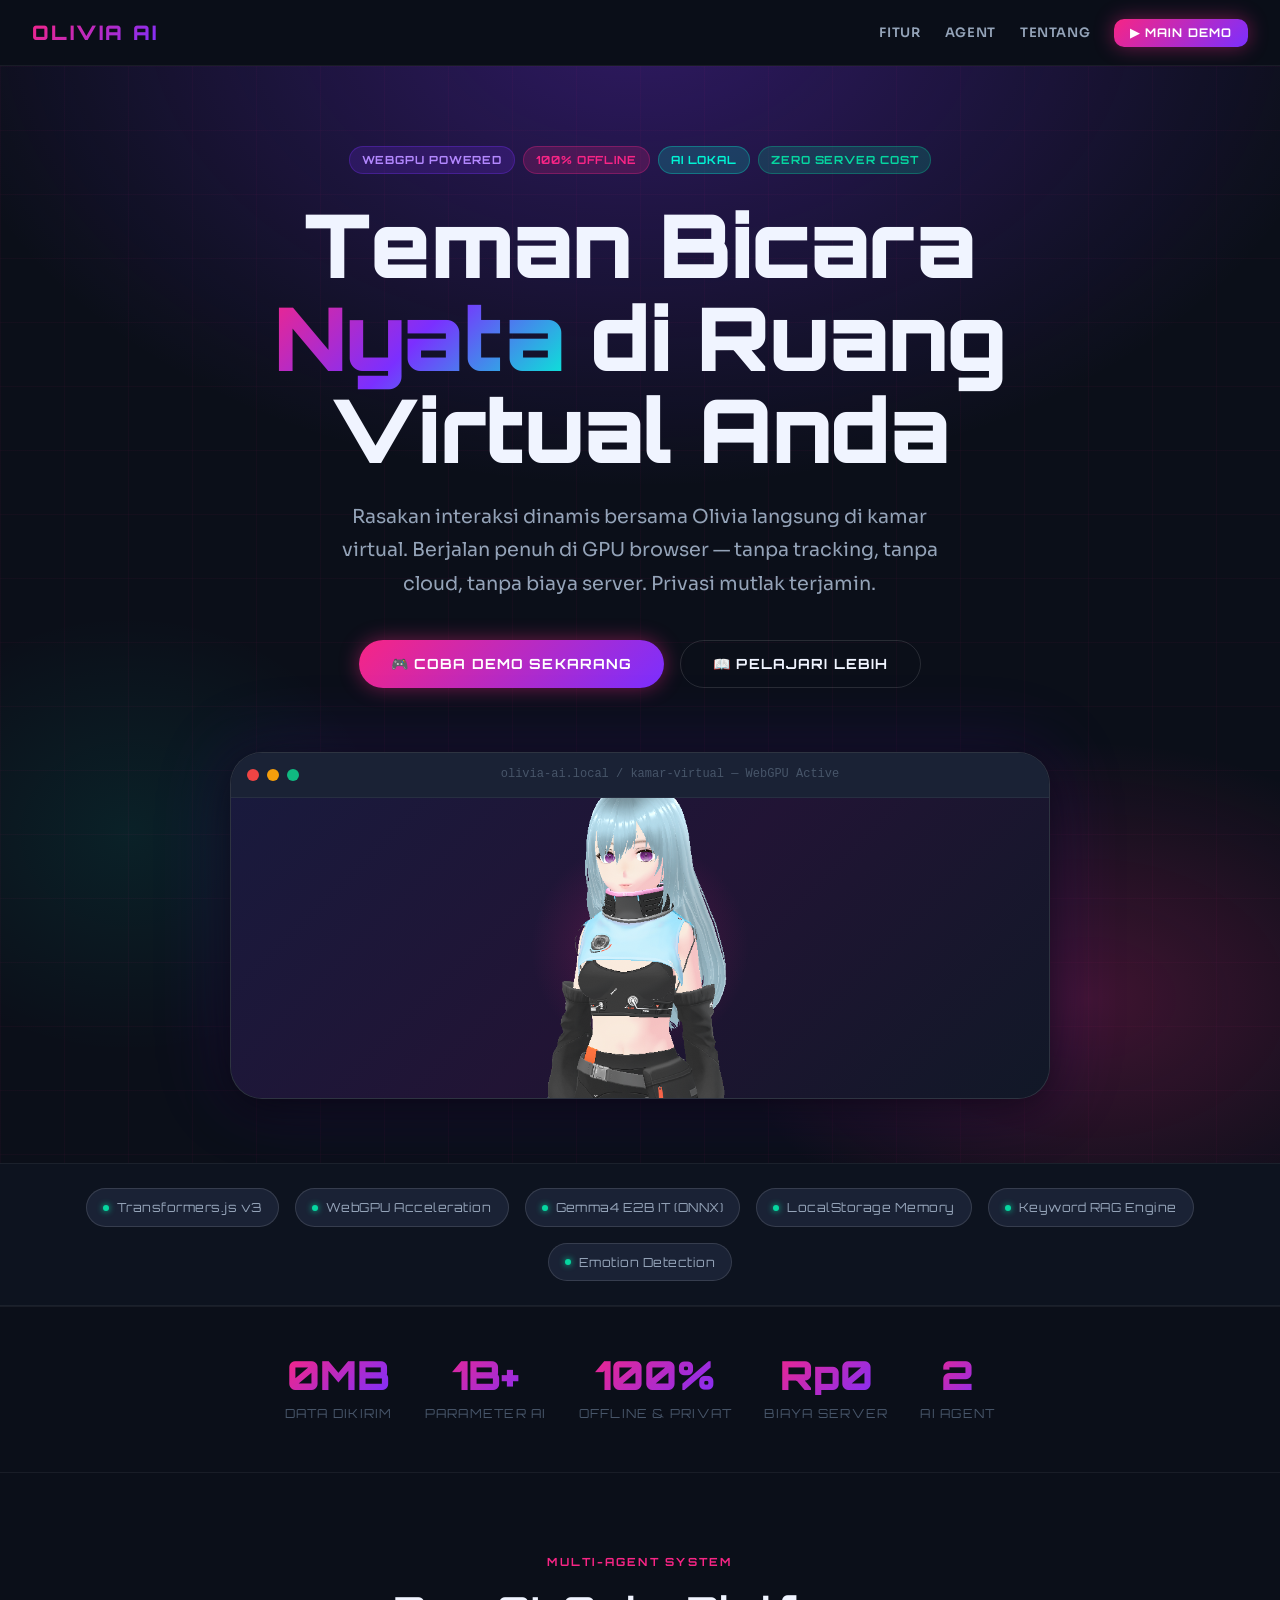
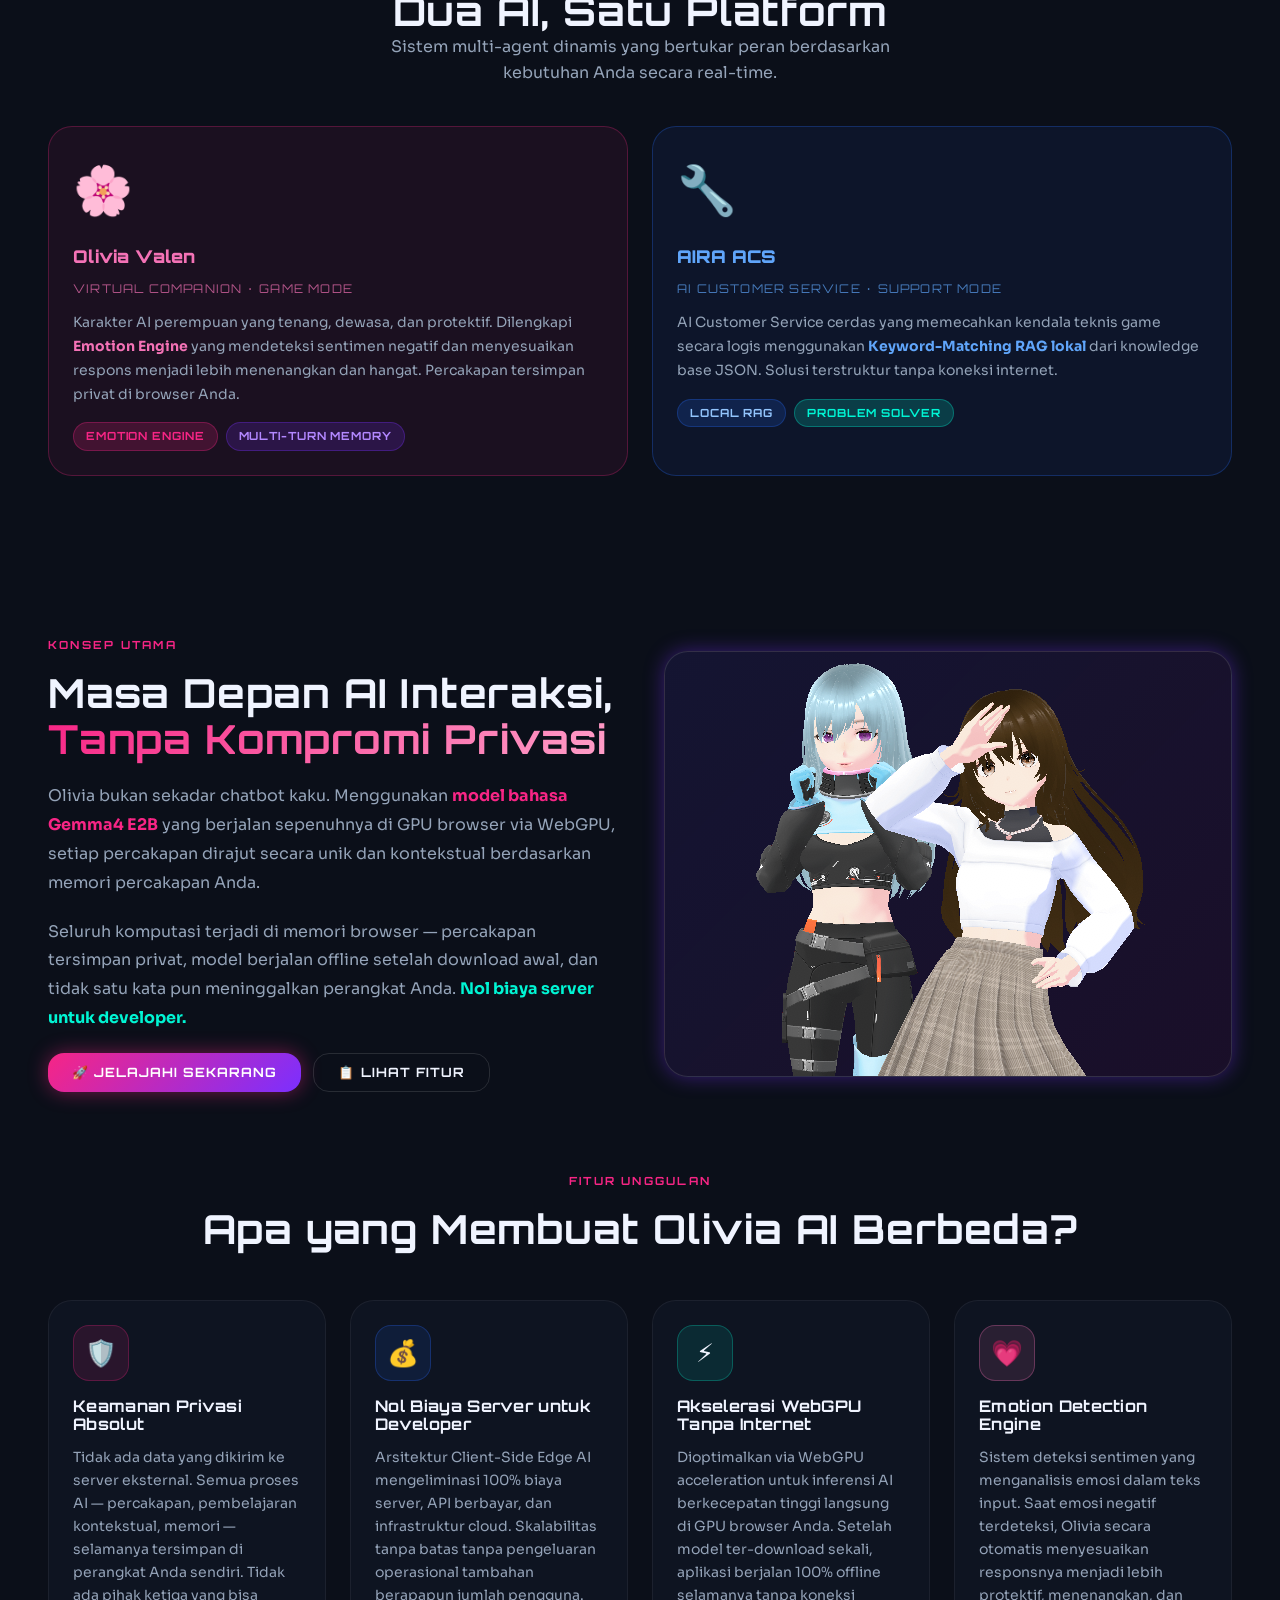
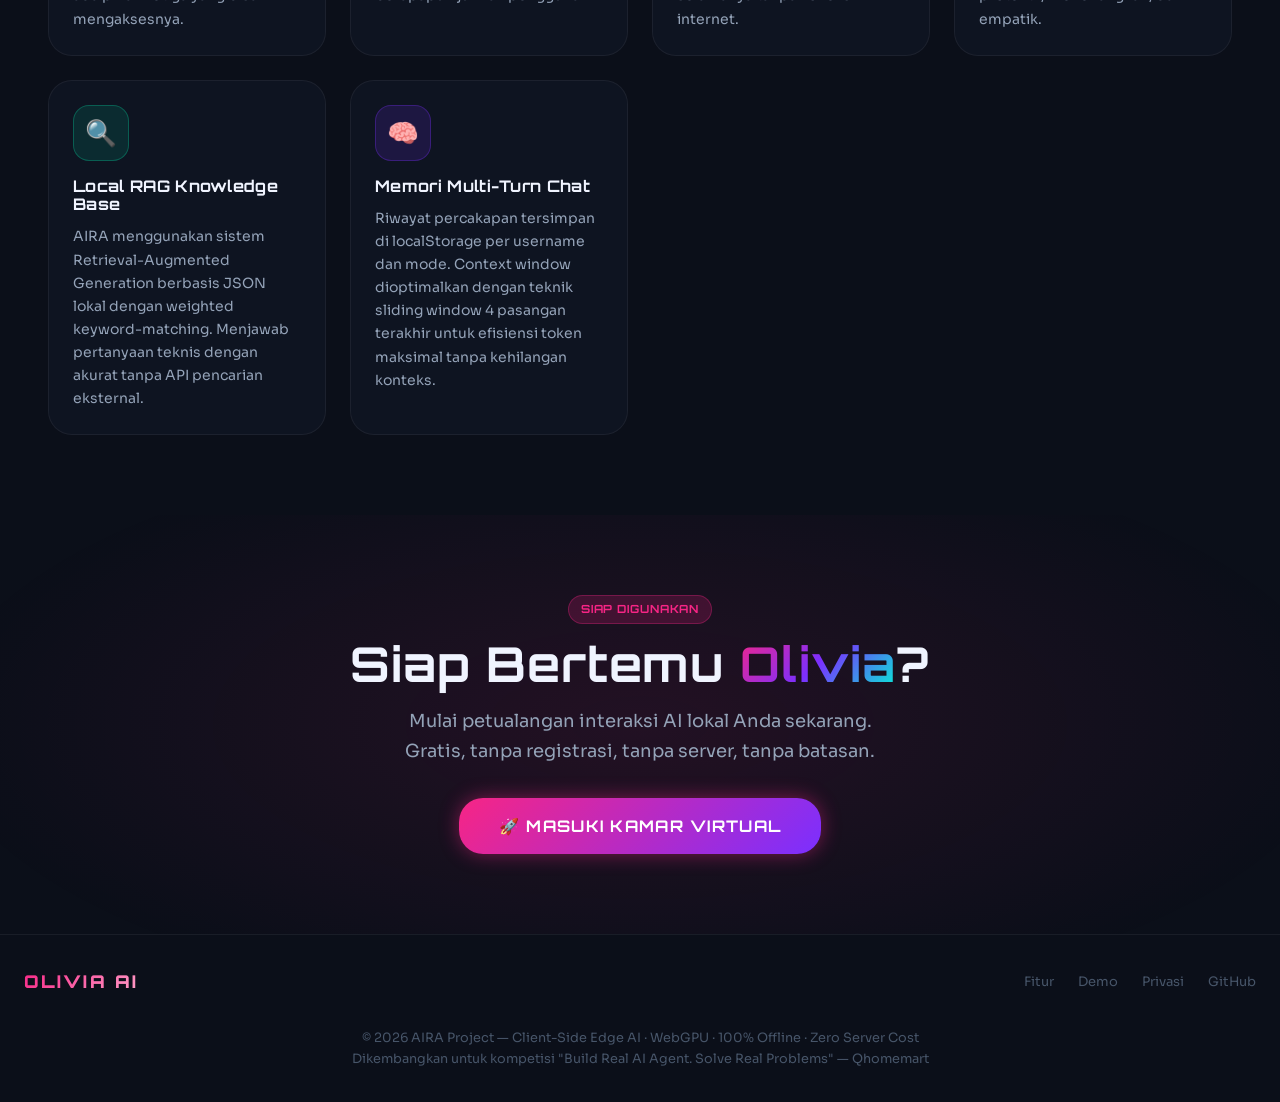
==== commit b749a8e8: "Replace Llama 3.2 with Gemma4 E2B in index.html" ====
--- a/Olivia-AI-WEB/index.html
+++ b/Olivia-AI-WEB/index.html
@@ -469,7 +469,7 @@
   <div class="tech-strip">
     <div class="tech-pill"><span class="dot"></span> Transformers.js v3</div>
     <div class="tech-pill"><span class="dot"></span> WebGPU Acceleration</div>
-    <div class="tech-pill"><span class="dot"></span> Llama 3.2 1B (ONNX)</div>
+    <div class="tech-pill"><span class="dot"></span> Gemma4 E2B IT (ONNX)</div>
     <div class="tech-pill"><span class="dot"></span> LocalStorage Memory</div>
     <div class="tech-pill"><span class="dot"></span> Keyword RAG Engine</div>
     <div class="tech-pill"><span class="dot"></span> Emotion Detection</div>
@@ -560,7 +560,7 @@
           </h2>
           <p style="font-size: 1rem; line-height: 1.8; margin-bottom: var(--sp-5);">
             Olivia bukan sekadar chatbot kaku. Menggunakan
-            <strong style="color: var(--clr-neon-pink);">model bahasa Llama 3.2 1B</strong>
+            <strong style="color: var(--clr-neon-pink);">model bahasa Gemma4 E2B</strong>
             yang berjalan sepenuhnya di GPU browser via WebGPU, setiap percakapan dirajut secara
             unik dan kontekstual berdasarkan memori percakapan Anda.
           </p>
